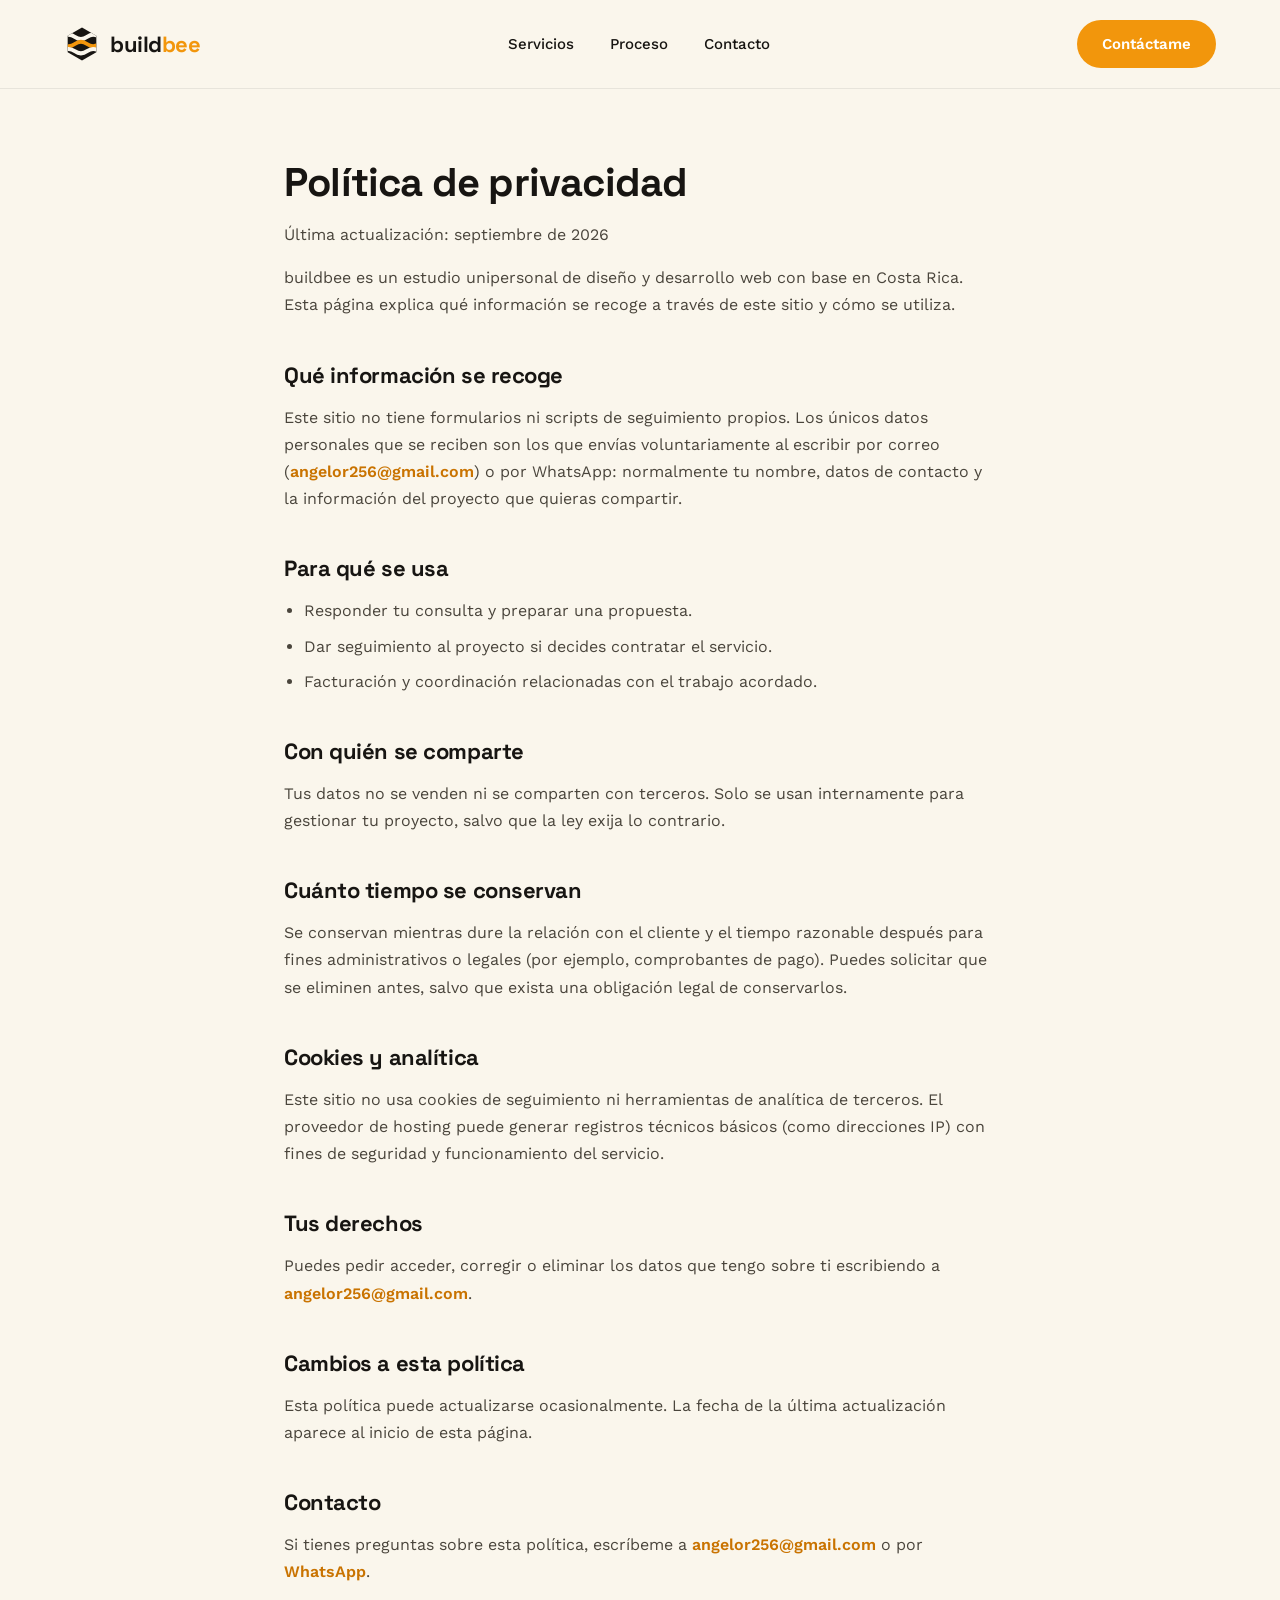
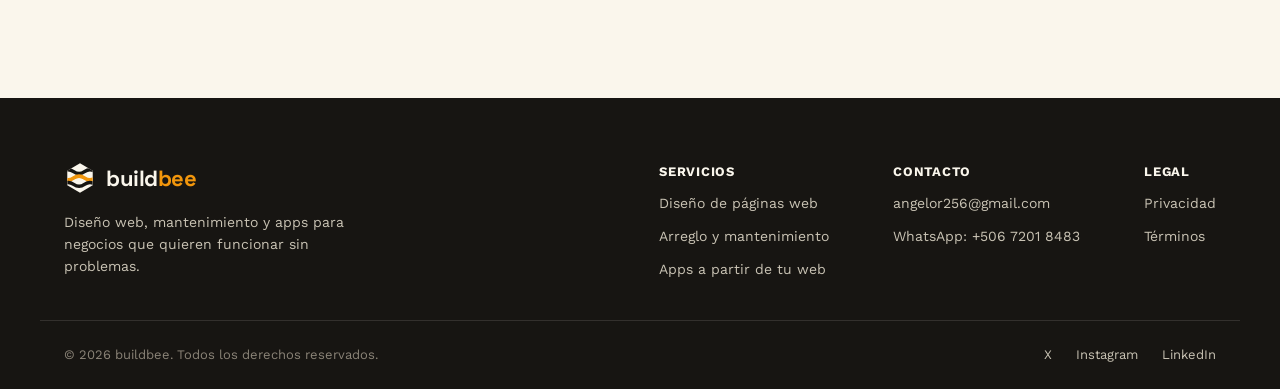
==== privacidad.html @ 4bf42243 "Fill hero visual, wire up WhatsApp, add legal pages - Redesign the hero visual as a fuller "services" ====
<!doctype html>
<html lang="es">
<head>
<meta charset="UTF-8">
<meta name="viewport" content="width=device-width, initial-scale=1.0">
<title>Política de privacidad — buildbee</title>
<meta name="description" content="Política de privacidad de buildbee: qué datos se recogen a través de este sitio y cómo se usan.">
<link rel="icon" type="image/svg+xml" href="assets/img/favicon.svg">
<link rel="preconnect" href="https://fonts.googleapis.com">
<link rel="preconnect" href="https://fonts.gstatic.com" crossorigin>
<link rel="stylesheet" href="https://fonts.googleapis.com/css2?family=Space+Grotesk:wght@500;700&family=Work+Sans:wght@400;500;600;700&display=swap">
<link rel="stylesheet" href="assets/css/styles.css">
</head>
<body>

<header class="site-header">
  <div class="container nav">
    <a href="index.html" class="logo" aria-label="buildbee — inicio">
      <svg class="logo-mark" width="36" height="36" viewBox="0 0 100 100" fill="none" xmlns="http://www.w3.org/2000/svg" aria-hidden="true">
        <defs><clipPath id="hex-nav"><path d="M50,4 L89.8,27 L89.8,73 L50,96 L10.2,73 L10.2,27 Z"/></clipPath></defs>
        <path d="M50,4 L89.8,27 L89.8,73 L50,96 L10.2,73 L10.2,27 Z" fill="#171512"/>
        <g clip-path="url(#hex-nav)">
          <path d="M-4,30 Q13,18 30,30 T64,30 T98,30" stroke="#FAF6EC" stroke-width="11" stroke-linecap="round" fill="none"/>
          <path d="M-4,50 Q13,62 30,50 T64,50 T98,50" stroke="#F2960C" stroke-width="11" stroke-linecap="round" fill="none"/>
          <path d="M-4,70 Q13,58 30,70 T64,70 T98,70" stroke="#FAF6EC" stroke-width="11" stroke-linecap="round" fill="none"/>
        </g>
      </svg>
      <span class="logo-word">build<span class="accent">bee</span></span>
    </a>

    <nav class="nav-links" id="nav-links">
      <a href="index.html#servicios">Servicios</a>
      <a href="index.html#proceso">Proceso</a>
      <a href="index.html#contacto">Contacto</a>
    </nav>

    <div class="nav-actions">
      <a href="index.html#contacto" class="btn btn-primary">Contáctame</a>
    </div>

    <button class="nav-toggle" id="nav-toggle" aria-label="Abrir menú" aria-expanded="false" aria-controls="nav-links">
      <span></span><span></span><span></span>
    </button>
  </div>
</header>

<main class="legal-main">
  <div class="container">
    <h1>Política de privacidad</h1>
    <p class="legal-updated">Última actualización: septiembre de 2026</p>

    <p>buildbee es un estudio unipersonal de diseño y desarrollo web con base en Costa Rica. Esta página explica qué información se recoge a través de este sitio y cómo se utiliza.</p>

    <h2>Qué información se recoge</h2>
    <p>Este sitio no tiene formularios ni scripts de seguimiento propios. Los únicos datos personales que se reciben son los que envías voluntariamente al escribir por correo (<a href="mailto:angelor256@gmail.com">angelor256@gmail.com</a>) o por WhatsApp: normalmente tu nombre, datos de contacto y la información del proyecto que quieras compartir.</p>

    <h2>Para qué se usa</h2>
    <ul>
      <li>Responder tu consulta y preparar una propuesta.</li>
      <li>Dar seguimiento al proyecto si decides contratar el servicio.</li>
      <li>Facturación y coordinación relacionadas con el trabajo acordado.</li>
    </ul>

    <h2>Con quién se comparte</h2>
    <p>Tus datos no se venden ni se comparten con terceros. Solo se usan internamente para gestionar tu proyecto, salvo que la ley exija lo contrario.</p>

    <h2>Cuánto tiempo se conservan</h2>
    <p>Se conservan mientras dure la relación con el cliente y el tiempo razonable después para fines administrativos o legales (por ejemplo, comprobantes de pago). Puedes solicitar que se eliminen antes, salvo que exista una obligación legal de conservarlos.</p>

    <h2>Cookies y analítica</h2>
    <p>Este sitio no usa cookies de seguimiento ni herramientas de analítica de terceros. El proveedor de hosting puede generar registros técnicos básicos (como direcciones IP) con fines de seguridad y funcionamiento del servicio.</p>

    <h2>Tus derechos</h2>
    <p>Puedes pedir acceder, corregir o eliminar los datos que tengo sobre ti escribiendo a <a href="mailto:angelor256@gmail.com">angelor256@gmail.com</a>.</p>

    <h2>Cambios a esta política</h2>
    <p>Esta política puede actualizarse ocasionalmente. La fecha de la última actualización aparece al inicio de esta página.</p>

    <h2>Contacto</h2>
    <p>Si tienes preguntas sobre esta política, escríbeme a <a href="mailto:angelor256@gmail.com">angelor256@gmail.com</a> o por <a href="https://wa.me/50672018483" target="_blank" rel="noopener">WhatsApp</a>.</p>
  </div>
</main>

<footer class="site-footer">
  <div class="container footer-top">
    <div class="footer-brand">
      <a href="index.html" class="logo" aria-label="buildbee — inicio">
        <svg class="logo-mark" width="32" height="32" viewBox="0 0 100 100" fill="none" xmlns="http://www.w3.org/2000/svg" aria-hidden="true">
          <defs><clipPath id="hex-footer"><path d="M50,4 L89.8,27 L89.8,73 L50,96 L10.2,73 L10.2,27 Z"/></clipPath></defs>
          <path d="M50,4 L89.8,27 L89.8,73 L50,96 L10.2,73 L10.2,27 Z" fill="#FAF6EC"/>
          <g clip-path="url(#hex-footer)">
            <path d="M-4,30 Q13,18 30,30 T64,30 T98,30" stroke="#171512" stroke-width="11" stroke-linecap="round" fill="none"/>
            <path d="M-4,50 Q13,62 30,50 T64,50 T98,50" stroke="#F2960C" stroke-width="11" stroke-linecap="round" fill="none"/>
            <path d="M-4,70 Q13,58 30,70 T64,70 T98,70" stroke="#171512" stroke-width="11" stroke-linecap="round" fill="none"/>
          </g>
        </svg>
        <span class="logo-word logo-word-light">build<span class="accent">bee</span></span>
      </a>
      <p>Diseño web, mantenimiento y apps para negocios que quieren funcionar sin problemas.</p>
    </div>
    <div class="footer-columns">
      <div class="footer-col">
        <span class="footer-col-title">Servicios</span>
        <a href="index.html#servicios">Diseño de páginas web</a>
        <a href="index.html#servicios">Arreglo y mantenimiento</a>
        <a href="index.html#servicios">Apps a partir de tu web</a>
      </div>
      <div class="footer-col">
        <span class="footer-col-title">Contacto</span>
        <a href="mailto:angelor256@gmail.com">angelor256@gmail.com</a>
        <a href="https://wa.me/50672018483" target="_blank" rel="noopener">WhatsApp: +506 7201 8483</a>
      </div>
      <div class="footer-col">
        <span class="footer-col-title">Legal</span>
        <a href="privacidad.html">Privacidad</a>
        <a href="terminos.html">Términos</a>
      </div>
    </div>
  </div>
  <div class="container footer-bottom">
    <span>© 2026 buildbee. Todos los derechos reservados.</span>
    <div class="footer-social">
      <a href="#">X</a>
      <a href="#">Instagram</a>
      <a href="#">LinkedIn</a>
    </div>
  </div>
</footer>

<script src="assets/js/main.js"></script>
</body>
</html>
---- assets/css/styles.css ----
/* buildbee — design tokens */
:root {
  --cream: #FAF6EC;
  --white: #FFFFFF;
  --panel: #F5F2E9;
  --ink: #171512;
  --muted: #4A453C;
  --muted-2: #8A8377;
  --line: rgba(23, 21, 18, 0.08);
  --line-dark: rgba(250, 246, 236, 0.12);
  --orange: #F2960C;
  --orange-dark: #C97300;
  --yellow: #F5B700;

  --font-display: 'Space Grotesk', sans-serif;
  --font-body: 'Work Sans', sans-serif;

  --container: 1200px;
}

* { box-sizing: border-box; }

html { scroll-behavior: smooth; }

body {
  margin: 0;
  font-family: var(--font-body);
  color: var(--ink);
  background: var(--cream);
  line-height: 1.5;
}

h1, h2, h3 {
  font-family: var(--font-display);
  font-weight: 700;
  letter-spacing: -0.02em;
  margin: 0;
}

p { margin: 0; }

a { color: inherit; text-decoration: none; }

img, svg { display: block; max-width: 100%; }

.container {
  width: 100%;
  max-width: var(--container);
  margin: 0 auto;
  padding: 0 24px;
}

/* Buttons */
.btn {
  display: inline-flex;
  align-items: center;
  gap: 8px;
  justify-content: center;
  border-radius: 999px;
  font-weight: 600;
  font-size: 15px;
  padding: 12px 24px;
  border: 1px solid transparent;
  cursor: pointer;
  white-space: nowrap;
}

.btn-lg { padding: 16px 28px; font-size: 16px; }

.btn-primary { background: var(--orange); color: var(--white); }
.btn-primary:hover { background: var(--orange-dark); }

.btn-ghost { background: transparent; color: var(--ink); padding-left: 8px; padding-right: 8px; }

/* Header */
.site-header {
  position: sticky;
  top: 0;
  z-index: 50;
  background: var(--cream);
  border-bottom: 1px solid var(--line);
}

.nav {
  height: 88px;
  display: flex;
  align-items: center;
  justify-content: space-between;
  gap: 24px;
}

.logo {
  display: flex;
  align-items: center;
  gap: 10px;
  flex-shrink: 0;
}

.logo-word {
  font-family: var(--font-display);
  font-weight: 700;
  font-size: 22px;
  letter-spacing: -0.02em;
  color: var(--ink);
}

.logo-word-light { color: var(--cream); }

.accent { color: var(--orange); }

.nav-links {
  display: flex;
  align-items: center;
  gap: 36px;
  font-size: 15px;
  font-weight: 500;
}

.nav-actions {
  display: flex;
  align-items: center;
  gap: 18px;
  flex-shrink: 0;
}

.nav-toggle {
  display: none;
  flex-direction: column;
  justify-content: center;
  gap: 5px;
  width: 36px;
  height: 36px;
  background: none;
  border: none;
  cursor: pointer;
  padding: 0;
}

.nav-toggle span {
  display: block;
  width: 100%;
  height: 2px;
  background: var(--ink);
  border-radius: 2px;
}

/* Hero */
.hero { padding: 72px 0; }

.hero-grid {
  display: grid;
  grid-template-columns: 1fr 1fr;
  gap: 64px;
  align-items: center;
}

.hero-copy { display: flex; flex-direction: column; gap: 24px; }

.badge {
  display: inline-flex;
  align-self: flex-start;
  align-items: center;
  gap: 8px;
  background: var(--white);
  border: 1px solid var(--line);
  padding: 8px 16px;
  border-radius: 999px;
  font-size: 13px;
  font-weight: 600;
  color: #8A6D1F;
}

.badge .dot {
  width: 8px;
  height: 8px;
  border-radius: 50%;
  background: var(--yellow);
}

.hero-copy h1 { font-size: 52px; line-height: 1.1; }

.lead { font-size: 18px; line-height: 1.6; color: var(--muted); max-width: 480px; }

.hero-actions { display: flex; gap: 16px; align-items: center; flex-wrap: wrap; }

.fine-print { font-size: 13px; color: var(--muted-2); }

.hero-panel {
  width: 100%;
  max-width: 460px;
  background: var(--white);
  border: 1px solid var(--line);
  border-radius: 24px;
  padding: 40px;
  box-shadow: 0 30px 60px rgba(23, 21, 18, 0.1);
  display: flex;
  flex-direction: column;
  gap: 4px;
}

.hero-panel-eyebrow {
  font-size: 13px;
  font-weight: 700;
  text-transform: uppercase;
  letter-spacing: 0.06em;
  color: var(--orange-dark);
}

.hero-panel-title {
  font-family: var(--font-display);
  font-size: 25px;
  line-height: 1.3;
  margin: 8px 0 20px;
}

.hero-panel-list { display: flex; flex-direction: column; }

.hero-panel-item {
  display: flex;
  align-items: flex-start;
  gap: 18px;
  padding: 18px 0;
}

.hero-panel-icon {
  flex-shrink: 0;
  width: 56px;
  height: 56px;
  border-radius: 50%;
  background: var(--cream);
  display: flex;
  align-items: center;
  justify-content: center;
}

.hero-panel-item-title {
  display: block;
  font-family: var(--font-display);
  font-weight: 700;
  font-size: 17px;
  margin-bottom: 4px;
}

.hero-panel-item-desc {
  margin: 0;
  font-size: 14px;
  line-height: 1.5;
  color: var(--muted);
}

.hero-panel-divider { height: 1px; background: var(--line); }

.hero-panel-link {
  margin-top: 16px;
  align-self: flex-start;
  font-size: 14px;
  font-weight: 600;
  color: var(--orange-dark);
}

/* Contact */
.contact {
  background: var(--white);
  border-top: 1px solid var(--line);
  border-bottom: 1px solid var(--line);
  padding: 96px 0;
}

.contact-inner {
  display: flex;
  flex-direction: column;
  align-items: center;
  gap: 16px;
  text-align: center;
}

.contact-inner h2 { font-size: 34px; }
.contact-inner p { font-size: 17px; color: var(--muted); }

.contact-methods {
  display: flex;
  flex-wrap: wrap;
  justify-content: center;
  gap: 20px;
  margin-top: 24px;
}

.contact-card {
  display: flex;
  flex-direction: column;
  gap: 6px;
  min-width: 220px;
  background: var(--cream);
  border: 1px solid var(--line);
  border-radius: 16px;
  padding: 20px 28px;
}

.contact-card:hover { border-color: var(--orange); }

.contact-label {
  font-size: 12px;
  font-weight: 700;
  text-transform: uppercase;
  letter-spacing: 0.06em;
  color: var(--muted-2);
}

.contact-value {
  font-family: var(--font-display);
  font-weight: 700;
  font-size: 19px;
  color: var(--ink);
}

/* Section head */
.section-head {
  text-align: center;
  display: flex;
  flex-direction: column;
  gap: 16px;
  align-items: center;
  max-width: 600px;
  margin: 0 auto 56px;
}

.section-head h2 { font-size: 34px; }
.section-head p { font-size: 17px; color: var(--muted); }

/* Features */
.features, .how-it-works { padding: 96px 0; }

.how-it-works {
  background: var(--white);
  border-top: 1px solid var(--line);
  border-bottom: 1px solid var(--line);
}

.features-grid, .steps-grid {
  display: grid;
  grid-template-columns: repeat(3, 1fr);
  gap: 32px;
}

.card {
  background: var(--white);
  border: 1px solid var(--line);
  border-radius: 16px;
  padding: 32px;
  display: flex;
  flex-direction: column;
  gap: 18px;
}

.card h3 { font-size: 20px; }
.card p { font-size: 15px; line-height: 1.6; color: var(--muted); }

.step { display: flex; flex-direction: column; gap: 16px; }

.step-number {
  width: 44px;
  height: 44px;
  border-radius: 50%;
  background: var(--ink);
  color: var(--cream);
  display: flex;
  align-items: center;
  justify-content: center;
  font-family: var(--font-display);
  font-weight: 700;
  font-size: 17px;
}

.step-number-accent { background: var(--orange); color: var(--white); }

.step h3 { font-size: 20px; }
.step p { font-size: 15px; line-height: 1.6; color: var(--muted); }

/* Footer */
.site-footer { background: var(--ink); padding: 64px 0 0; }

.footer-top {
  display: flex;
  justify-content: space-between;
  gap: 48px;
  flex-wrap: wrap;
  padding-bottom: 40px;
}

.footer-brand { display: flex; flex-direction: column; gap: 16px; max-width: 280px; }

.footer-brand p { font-size: 14px; line-height: 1.6; color: #C9C3B4; }

.footer-columns { display: flex; gap: 64px; flex-wrap: wrap; }

.footer-col { display: flex; flex-direction: column; gap: 12px; }

.footer-col-title {
  font-size: 13px;
  font-weight: 700;
  color: var(--cream);
  text-transform: uppercase;
  letter-spacing: 0.06em;
}

.footer-col a { font-size: 14px; color: #C9C3B4; }
.footer-col a:hover { color: var(--cream); }

.footer-bottom {
  border-top: 1px solid var(--line-dark);
  display: flex;
  justify-content: space-between;
  align-items: center;
  flex-wrap: wrap;
  gap: 16px;
  padding: 24px 24px;
}

.footer-bottom span { font-size: 13px; color: var(--muted-2); }

.footer-social { display: flex; gap: 24px; }
.footer-social a { font-size: 13px; color: #C9C3B4; }
.footer-social a:hover { color: var(--cream); }

/* Legal pages */
.legal-main { padding: 64px 0 96px; }

.legal-main .container { max-width: 760px; }

.legal-main h1 { font-size: 40px; margin: 0 0 8px; }

.legal-updated { font-size: 14px; color: var(--muted-2); margin: 0 0 40px; }

.legal-main h2 { font-family: var(--font-display); font-size: 22px; margin: 40px 0 12px; }

.legal-main p { font-size: 16px; line-height: 1.7; color: var(--muted); margin: 0 0 16px; }

.legal-main a { color: var(--orange-dark); font-weight: 600; }

.legal-main ul {
  margin: 0 0 16px;
  padding-left: 20px;
  display: flex;
  flex-direction: column;
  gap: 8px;
}

.legal-main li { font-size: 16px; line-height: 1.7; color: var(--muted); }

/* Responsive */
@media (max-width: 960px) {
  .hero-grid { grid-template-columns: 1fr; }
  .hero-visual { order: -1; }
  .features-grid, .steps-grid { grid-template-columns: 1fr; }
}

@media (max-width: 860px) {
  .nav-links, .nav-actions { display: none; }

  .nav-toggle { display: flex; }

  .site-header.open .nav-links,
  .site-header.open .nav-actions {
    display: flex;
  }

  .site-header.open .nav {
    flex-wrap: wrap;
    height: auto;
    padding: 20px 24px;
  }

  .site-header.open .nav-links {
    flex-direction: column;
    align-items: flex-start;
    width: 100%;
    gap: 20px;
    order: 3;
    padding-top: 16px;
    border-top: 1px solid var(--line);
    margin-top: 16px;
  }

  .site-header.open .nav-actions {
    order: 2;
    margin-left: auto;
  }
}

@media (max-width: 640px) {
  .hero-copy h1 { font-size: 38px; }
  .hero-panel { padding: 28px; }
  .section-head h2 { font-size: 28px; }
  .footer-top { flex-direction: column; }
  .footer-columns { gap: 32px; }
}
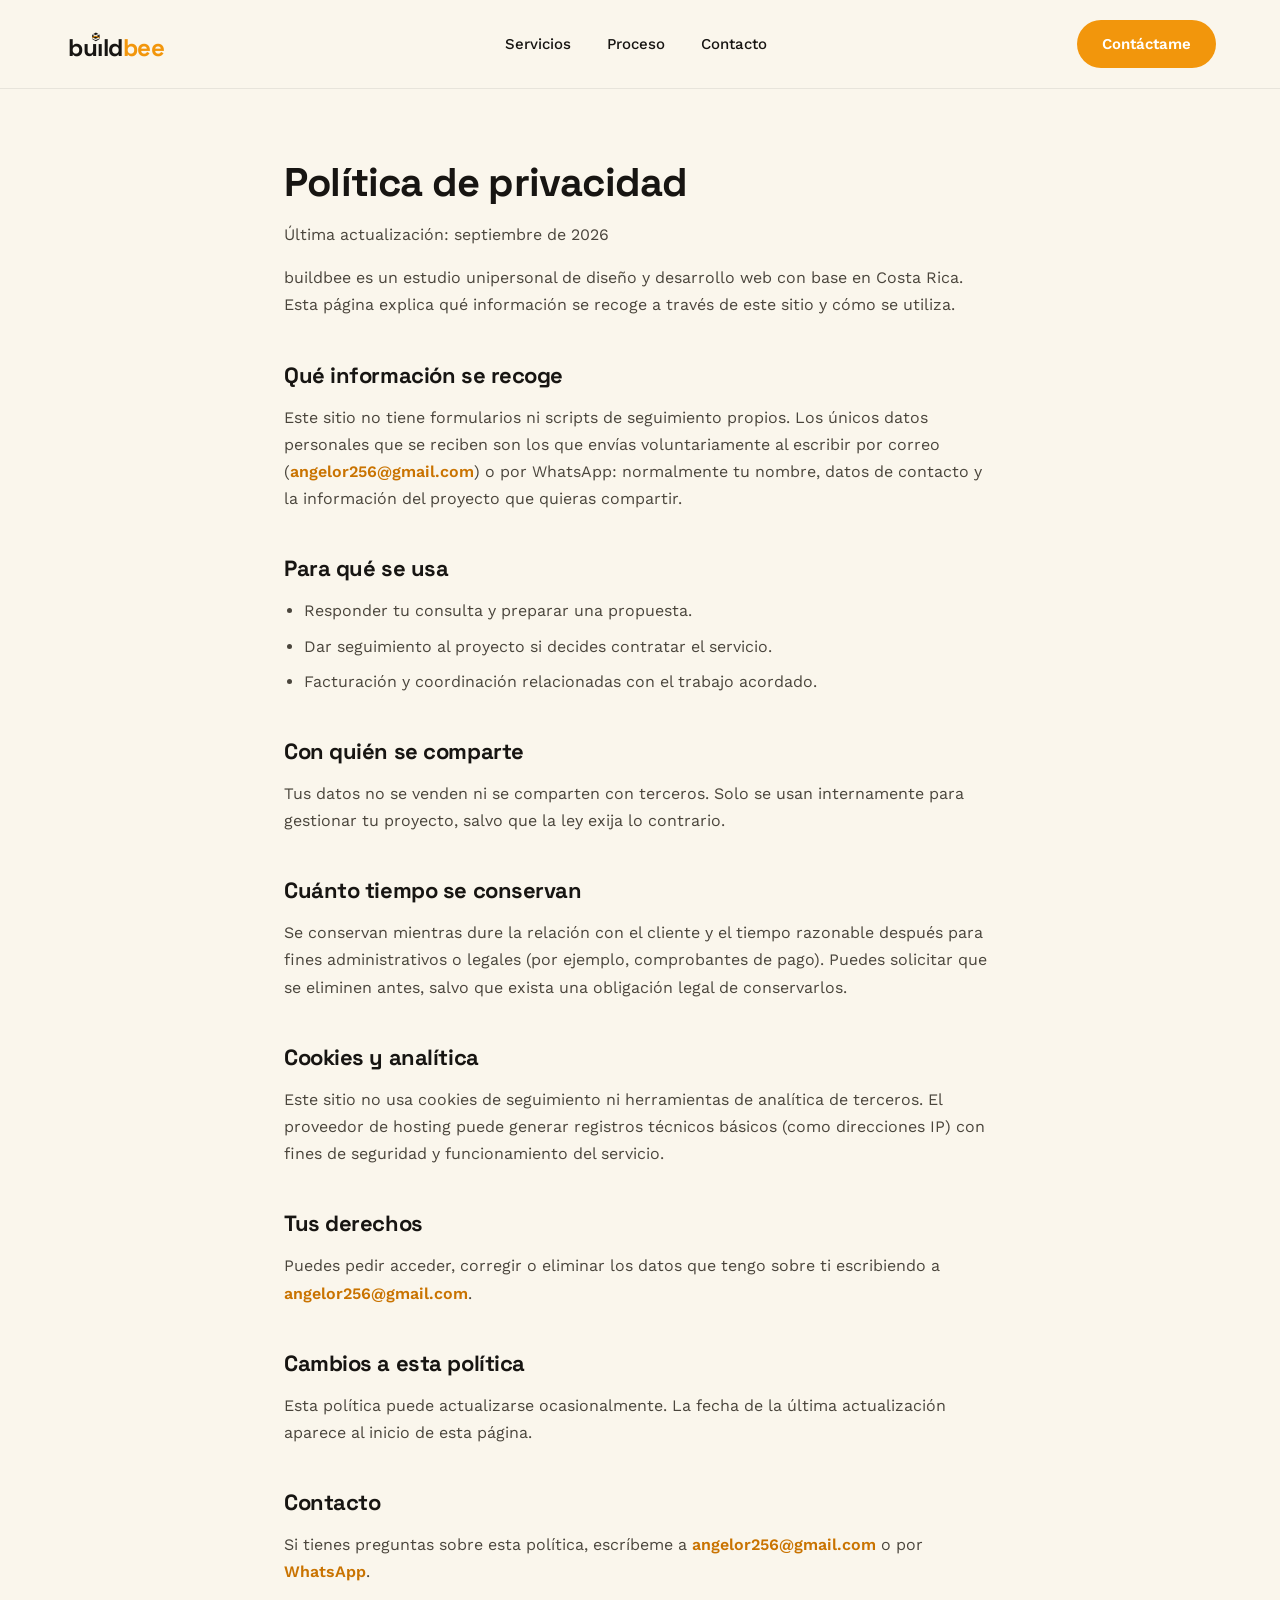
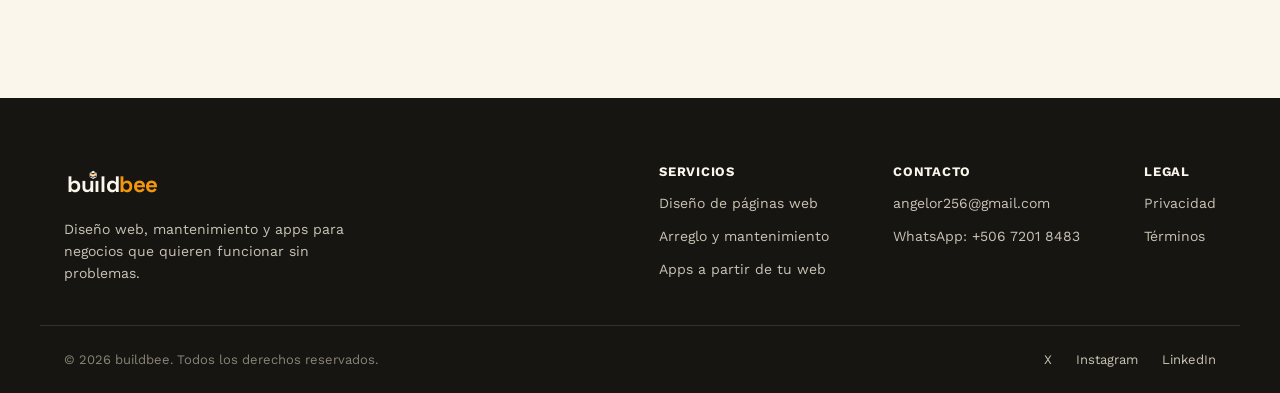
==== commit bd992551: "Ship the new lettermark logo across the site Replace the hexagon+wave mark with the approved letterm" ====
--- a/privacidad.html
+++ b/privacidad.html
@@ -16,16 +16,18 @@
 <header class="site-header">
   <div class="container nav">
     <a href="index.html" class="logo" aria-label="buildbee — inicio">
-      <svg class="logo-mark" width="36" height="36" viewBox="0 0 100 100" fill="none" xmlns="http://www.w3.org/2000/svg" aria-hidden="true">
-        <defs><clipPath id="hex-nav"><path d="M50,4 L89.8,27 L89.8,73 L50,96 L10.2,73 L10.2,27 Z"/></clipPath></defs>
-        <path d="M50,4 L89.8,27 L89.8,73 L50,96 L10.2,73 L10.2,27 Z" fill="#171512"/>
-        <g clip-path="url(#hex-nav)">
-          <path d="M-4,30 Q13,18 30,30 T64,30 T98,30" stroke="#FAF6EC" stroke-width="11" stroke-linecap="round" fill="none"/>
-          <path d="M-4,50 Q13,62 30,50 T64,50 T98,50" stroke="#F2960C" stroke-width="11" stroke-linecap="round" fill="none"/>
-          <path d="M-4,70 Q13,58 30,70 T64,70 T98,70" stroke="#FAF6EC" stroke-width="11" stroke-linecap="round" fill="none"/>
+      <svg class="logo-word-mark" width="130" height="43" viewBox="0 0 300 100" fill="none" xmlns="http://www.w3.org/2000/svg" role="img" aria-label="buildbee">
+        <defs><clipPath id="hex-nav-dot"><path d="M50,4 L89.8,27 L89.8,73 L50,96 L10.2,73 L10.2,27 Z"/></clipPath></defs>
+        <text x="8" y="76" font-family="'Space Grotesk', sans-serif" font-weight="700" font-size="56" letter-spacing="-1" fill="#171512">buıld<tspan fill="#F2960C">bee</tspan></text>
+        <g transform="translate(62,21.3) scale(0.22)">
+          <path d="M50,4 L89.8,27 L89.8,73 L50,96 L10.2,73 L10.2,27 Z" fill="#171512"/>
+          <g clip-path="url(#hex-nav-dot)">
+            <path d="M-4,30 Q13,18 30,30 T64,30 T98,30" stroke="#FAF6EC" stroke-width="11" stroke-linecap="round" fill="none"/>
+            <path d="M-4,50 Q13,62 30,50 T64,50 T98,50" stroke="#F2960C" stroke-width="11" stroke-linecap="round" fill="none"/>
+            <path d="M-4,70 Q13,58 30,70 T64,70 T98,70" stroke="#FAF6EC" stroke-width="11" stroke-linecap="round" fill="none"/>
+          </g>
         </g>
       </svg>
-      <span class="logo-word">build<span class="accent">bee</span></span>
     </a>
 
     <nav class="nav-links" id="nav-links">
@@ -85,16 +87,18 @@
   <div class="container footer-top">
     <div class="footer-brand">
       <a href="index.html" class="logo" aria-label="buildbee — inicio">
-        <svg class="logo-mark" width="32" height="32" viewBox="0 0 100 100" fill="none" xmlns="http://www.w3.org/2000/svg" aria-hidden="true">
-          <defs><clipPath id="hex-footer"><path d="M50,4 L89.8,27 L89.8,73 L50,96 L10.2,73 L10.2,27 Z"/></clipPath></defs>
-          <path d="M50,4 L89.8,27 L89.8,73 L50,96 L10.2,73 L10.2,27 Z" fill="#FAF6EC"/>
-          <g clip-path="url(#hex-footer)">
-            <path d="M-4,30 Q13,18 30,30 T64,30 T98,30" stroke="#171512" stroke-width="11" stroke-linecap="round" fill="none"/>
-            <path d="M-4,50 Q13,62 30,50 T64,50 T98,50" stroke="#F2960C" stroke-width="11" stroke-linecap="round" fill="none"/>
-            <path d="M-4,70 Q13,58 30,70 T64,70 T98,70" stroke="#171512" stroke-width="11" stroke-linecap="round" fill="none"/>
+        <svg class="logo-word-mark" width="120" height="40" viewBox="0 0 300 100" fill="none" xmlns="http://www.w3.org/2000/svg" role="img" aria-label="buildbee">
+          <defs><clipPath id="hex-footer-dot"><path d="M50,4 L89.8,27 L89.8,73 L50,96 L10.2,73 L10.2,27 Z"/></clipPath></defs>
+          <text x="8" y="76" font-family="'Space Grotesk', sans-serif" font-weight="700" font-size="56" letter-spacing="-1" fill="#FAF6EC">buıld<tspan fill="#F2960C">bee</tspan></text>
+          <g transform="translate(62,21.3) scale(0.22)">
+            <path d="M50,4 L89.8,27 L89.8,73 L50,96 L10.2,73 L10.2,27 Z" fill="#FAF6EC"/>
+            <g clip-path="url(#hex-footer-dot)">
+              <path d="M-4,30 Q13,18 30,30 T64,30 T98,30" stroke="#171512" stroke-width="11" stroke-linecap="round" fill="none"/>
+              <path d="M-4,50 Q13,62 30,50 T64,50 T98,50" stroke="#F2960C" stroke-width="11" stroke-linecap="round" fill="none"/>
+              <path d="M-4,70 Q13,58 30,70 T64,70 T98,70" stroke="#171512" stroke-width="11" stroke-linecap="round" fill="none"/>
+            </g>
           </g>
         </svg>
-        <span class="logo-word logo-word-light">build<span class="accent">bee</span></span>
       </a>
       <p>Diseño web, mantenimiento y apps para negocios que quieren funcionar sin problemas.</p>
     </div>
--- a/assets/css/styles.css
+++ b/assets/css/styles.css
@@ -96,17 +96,7 @@
   flex-shrink: 0;
 }
 
-.logo-word {
-  font-family: var(--font-display);
-  font-weight: 700;
-  font-size: 22px;
-  letter-spacing: -0.02em;
-  color: var(--ink);
-}
-
-.logo-word-light { color: var(--cream); }
-
-.accent { color: var(--orange); }
+.logo-word-mark { display: block; }
 
 .nav-links {
   display: flex;
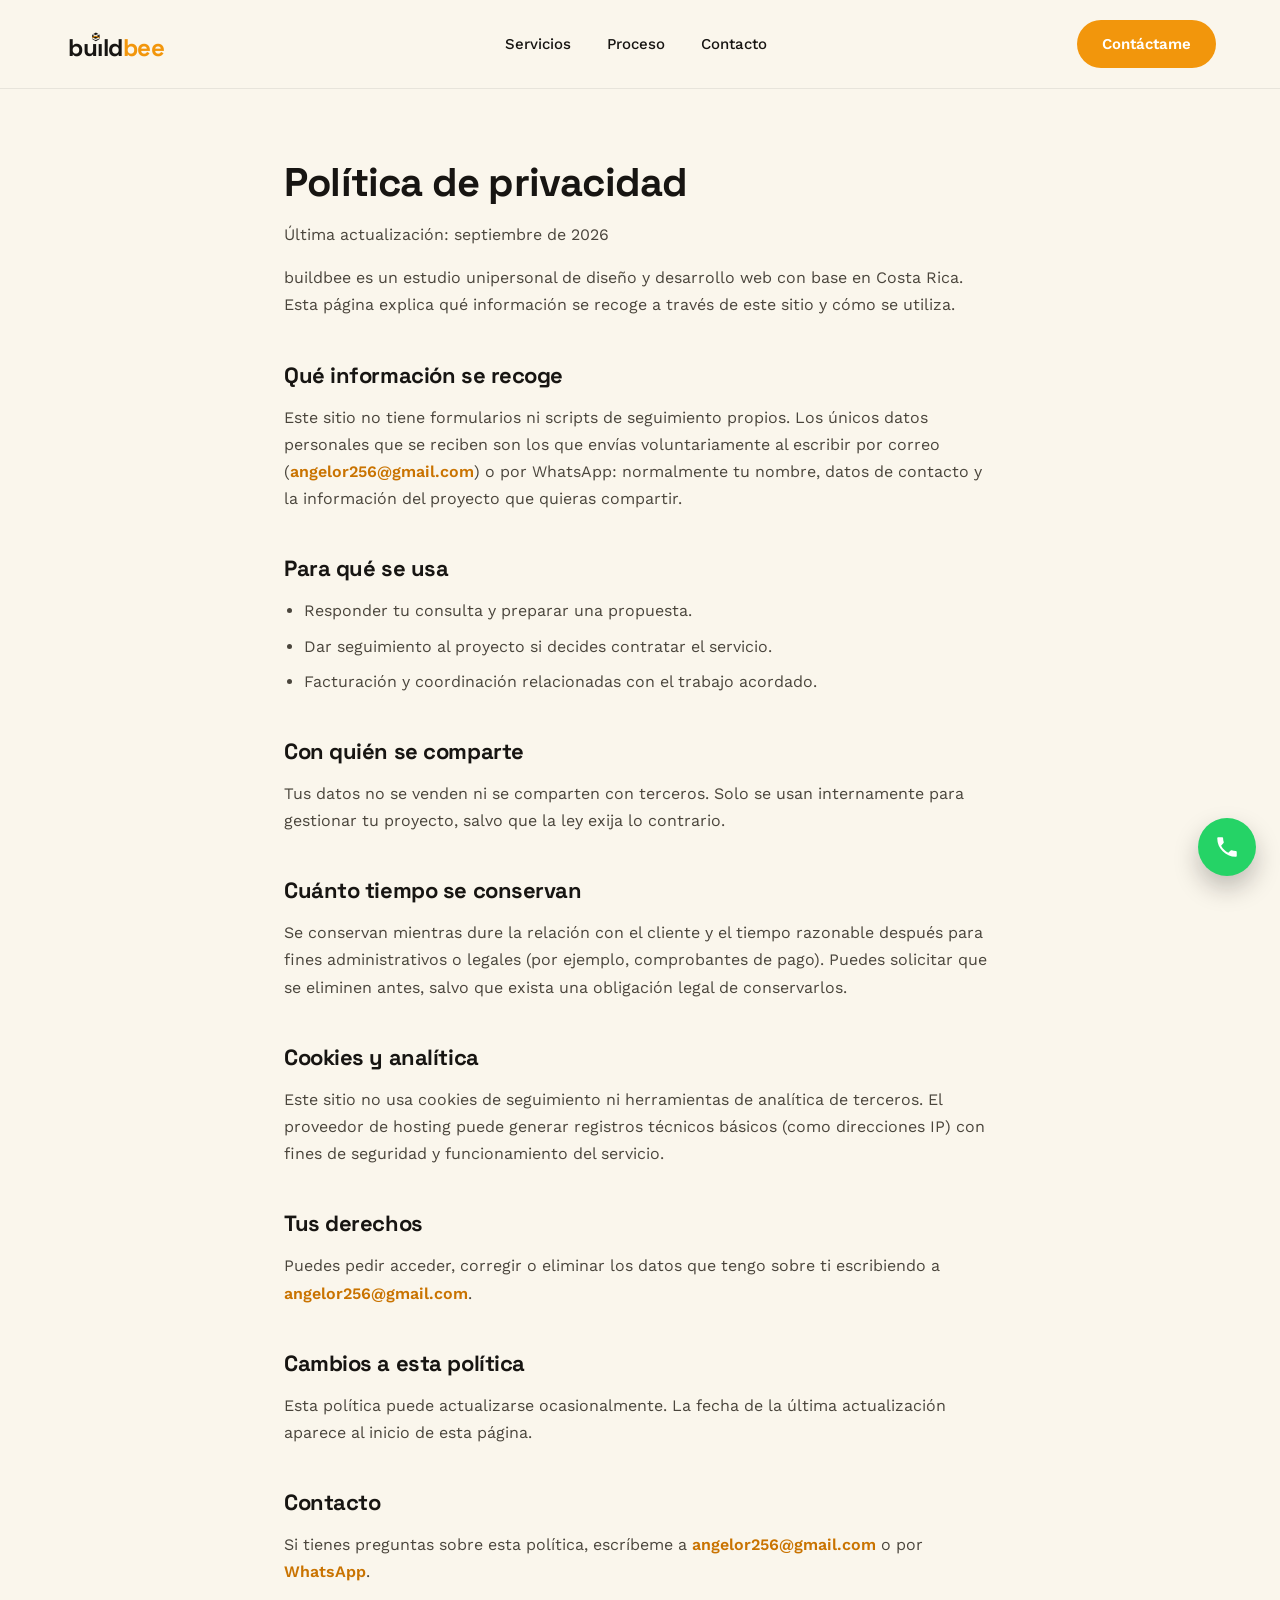
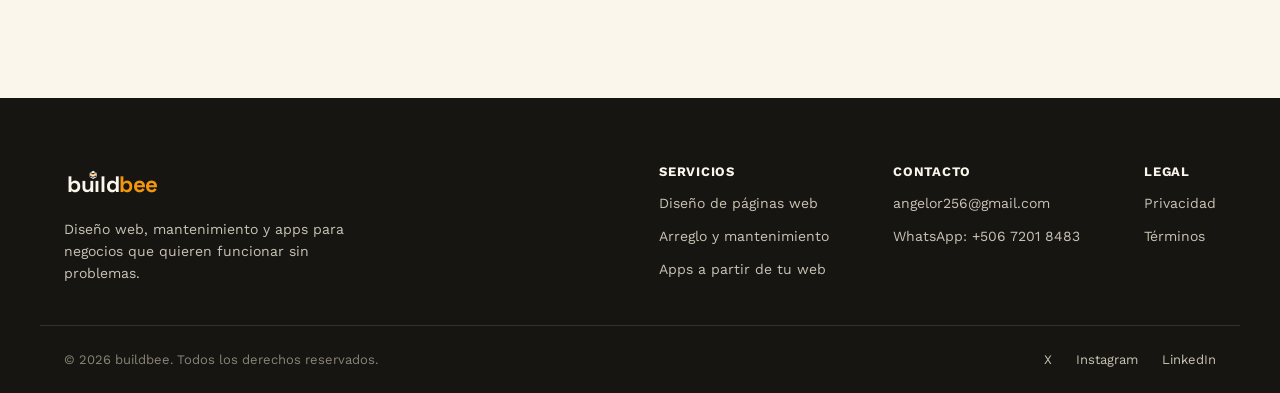
==== commit 8615fd7f: "Add portfolio, about section, and WhatsApp floating button - New "Proyectos" section featuring Pilat" ====
--- a/privacidad.html
+++ b/privacidad.html
@@ -131,6 +131,10 @@
   </div>
 </footer>
 
+<a href="https://wa.me/50672018483" target="_blank" rel="noopener" class="whatsapp-float" aria-label="Escribir por WhatsApp">
+  <svg width="26" height="26" viewBox="0 0 24 24" fill="#FFFFFF" aria-hidden="true"><path d="M6.6 10.8c1.4 2.8 3.8 5.1 6.6 6.6l2.2-2.2c.3-.3.7-.4 1-.2 1.1.4 2.3.6 3.6.6.6 0 1 .4 1 1V20c0 .6-.4 1-1 1C10.8 21 3 13.2 3 3.9c0-.6.4-1 1-1h3.4c.6 0 1 .4 1 1 0 1.2.2 2.4.6 3.5.1.3 0 .7-.2 1L6.6 10.8z"/></svg>
+</a>
+
 <script src="assets/js/main.js"></script>
 </body>
 </html>
--- a/assets/css/styles.css
+++ b/assets/css/styles.css
@@ -248,6 +248,72 @@
   color: var(--orange-dark);
 }
 
+/* Portfolio */
+.portfolio { padding: 96px 0; }
+
+.portfolio-card {
+  display: flex;
+  background: var(--white);
+  border: 1px solid var(--line);
+  border-radius: 20px;
+  overflow: hidden;
+}
+
+.portfolio-media {
+  flex: 1;
+  min-width: 0;
+  background: var(--panel);
+}
+
+.portfolio-media img { width: 100%; height: 100%; object-fit: cover; object-position: top; }
+
+.portfolio-body {
+  flex: 1;
+  padding: 40px;
+  display: flex;
+  flex-direction: column;
+  gap: 14px;
+  justify-content: center;
+}
+
+.portfolio-tag {
+  font-size: 12px;
+  font-weight: 700;
+  text-transform: uppercase;
+  letter-spacing: 0.06em;
+  color: var(--orange-dark);
+}
+
+.portfolio-body h3 { font-family: var(--font-display); font-size: 24px; }
+.portfolio-body p { font-size: 15px; line-height: 1.6; color: var(--muted); }
+
+.portfolio-links { display: flex; gap: 12px; margin-top: 8px; flex-wrap: wrap; }
+
+/* About */
+.about { padding: 96px 0; }
+
+.eyebrow {
+  font-size: 12px;
+  font-weight: 700;
+  text-transform: uppercase;
+  letter-spacing: 0.06em;
+  color: var(--orange-dark);
+}
+
+.about-inner {
+  max-width: 640px;
+  margin: 0 auto;
+  text-align: center;
+  display: flex;
+  flex-direction: column;
+  align-items: center;
+  gap: 12px;
+}
+
+.about-inner h2 { font-size: 28px; }
+.about-inner p { font-size: 16px; line-height: 1.7; color: var(--muted); }
+.about-inner p a { color: var(--orange-dark); font-weight: 600; }
+
 /* Contact */
 .contact {
   background: var(--white);
@@ -477,10 +543,35 @@
   }
 }
 
+@media (max-width: 860px) {
+  .portfolio-card { flex-direction: column; }
+  .portfolio-media { height: 220px; }
+}
+
 @media (max-width: 640px) {
   .hero-copy h1 { font-size: 38px; }
   .hero-panel { padding: 28px; }
   .section-head h2 { font-size: 28px; }
   .footer-top { flex-direction: column; }
   .footer-columns { gap: 32px; }
-}
+  .whatsapp-float { width: 52px; height: 52px; bottom: 16px; right: 16px; }
+}
+
+/* WhatsApp floating button */
+.whatsapp-float {
+  position: fixed;
+  right: 24px;
+  bottom: 24px;
+  width: 58px;
+  height: 58px;
+  border-radius: 50%;
+  background: #25D366;
+  display: flex;
+  align-items: center;
+  justify-content: center;
+  box-shadow: 0 12px 24px rgba(23, 21, 18, 0.25);
+  z-index: 60;
+  transition: transform 0.15s ease;
+}
+
+.whatsapp-float:hover { transform: scale(1.06); }
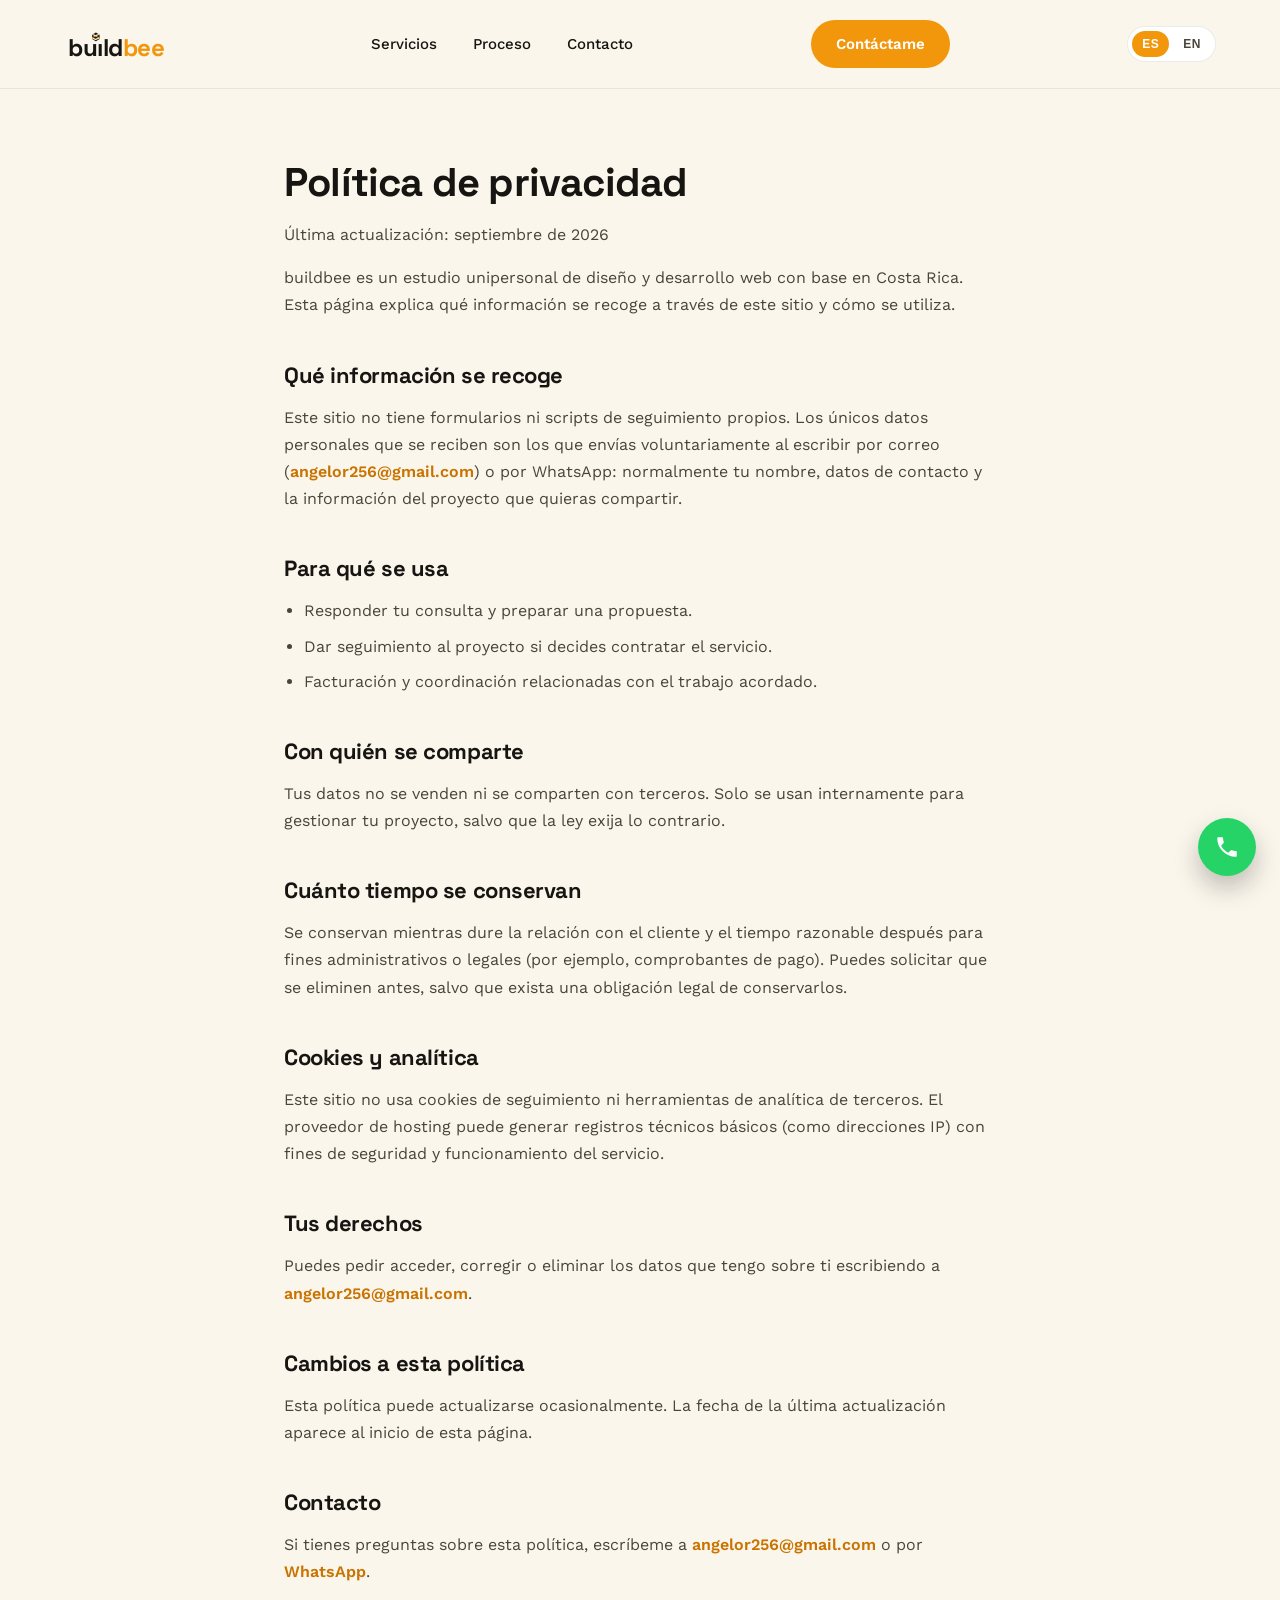
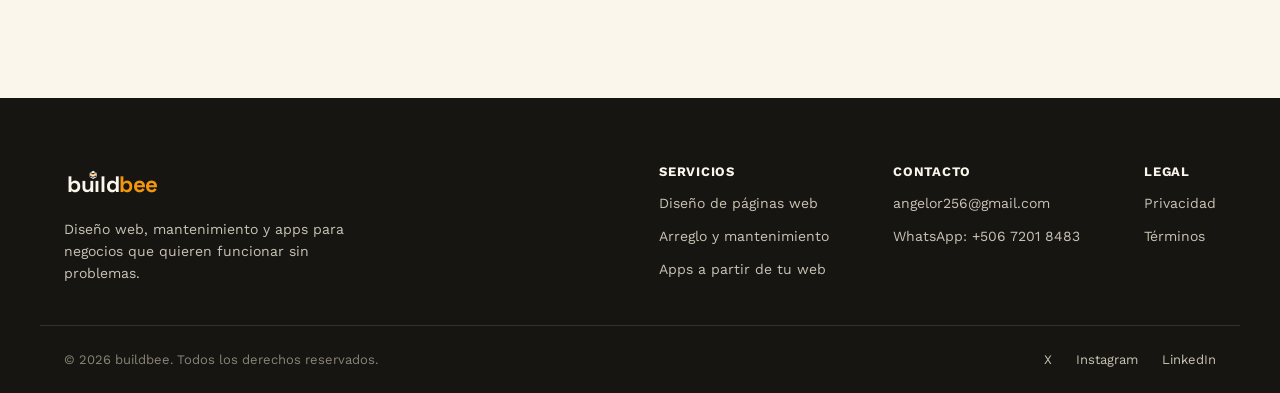
==== commit 54d542bd: "Add bilingual ES/EN language switcher with persisted translations Co-authored-by: angelor256 <286787" ====
--- a/privacidad.html
+++ b/privacidad.html
@@ -11,7 +11,7 @@
 <link rel="stylesheet" href="https://fonts.googleapis.com/css2?family=Space+Grotesk:wght@500;700&family=Work+Sans:wght@400;500;600;700&display=swap">
 <link rel="stylesheet" href="assets/css/styles.css">
 </head>
-<body>
+<body data-page="privacidad">
 
 <header class="site-header">
   <div class="container nav">
@@ -40,6 +40,12 @@
       <a href="index.html#contacto" class="btn btn-primary">Contáctame</a>
     </div>
 
+
+
+    <div class="lang-switcher" role="group" aria-label="Seleccionar idioma">
+      <button type="button" class="lang-btn is-active" data-lang="es" aria-pressed="true">ES</button>
+      <button type="button" class="lang-btn" data-lang="en" aria-pressed="false">EN</button>
+    </div>
     <button class="nav-toggle" id="nav-toggle" aria-label="Abrir menú" aria-expanded="false" aria-controls="nav-links">
       <span></span><span></span><span></span>
     </button>
@@ -125,7 +131,7 @@
     <span>© 2026 buildbee. Todos los derechos reservados.</span>
     <div class="footer-social">
       <a href="#">X</a>
-      <a href="#">Instagram</a>
+      <a href="https://www.instagram.com/buildbeetech/" target="_blank" rel="noopener">Instagram</a>
       <a href="#">LinkedIn</a>
     </div>
   </div>
--- a/assets/css/styles.css
+++ b/assets/css/styles.css
@@ -134,6 +134,39 @@
   border-radius: 2px;
 }
 
+.lang-switcher {
+  display: inline-flex;
+  align-items: center;
+  gap: 4px;
+  background: var(--white);
+  border: 1px solid var(--line);
+  border-radius: 999px;
+  padding: 4px;
+  flex-shrink: 0;
+}
+
+.lang-btn {
+  border: none;
+  background: transparent;
+  color: var(--muted);
+  font-size: 12px;
+  font-weight: 700;
+  letter-spacing: 0.04em;
+  border-radius: 999px;
+  padding: 6px 10px;
+  cursor: pointer;
+}
+
+.lang-btn.is-active {
+  background: var(--orange);
+  color: var(--white);
+}
+
+.lang-btn:focus-visible {
+  outline: 2px solid var(--orange);
+  outline-offset: 2px;
+}
+
 /* Hero */
 .hero { padding: 72px 0; }
 
@@ -541,6 +574,10 @@
     order: 2;
     margin-left: auto;
   }
+
+  .lang-switcher {
+    margin-left: auto;
+  }
 }
 
 @media (max-width: 860px) {
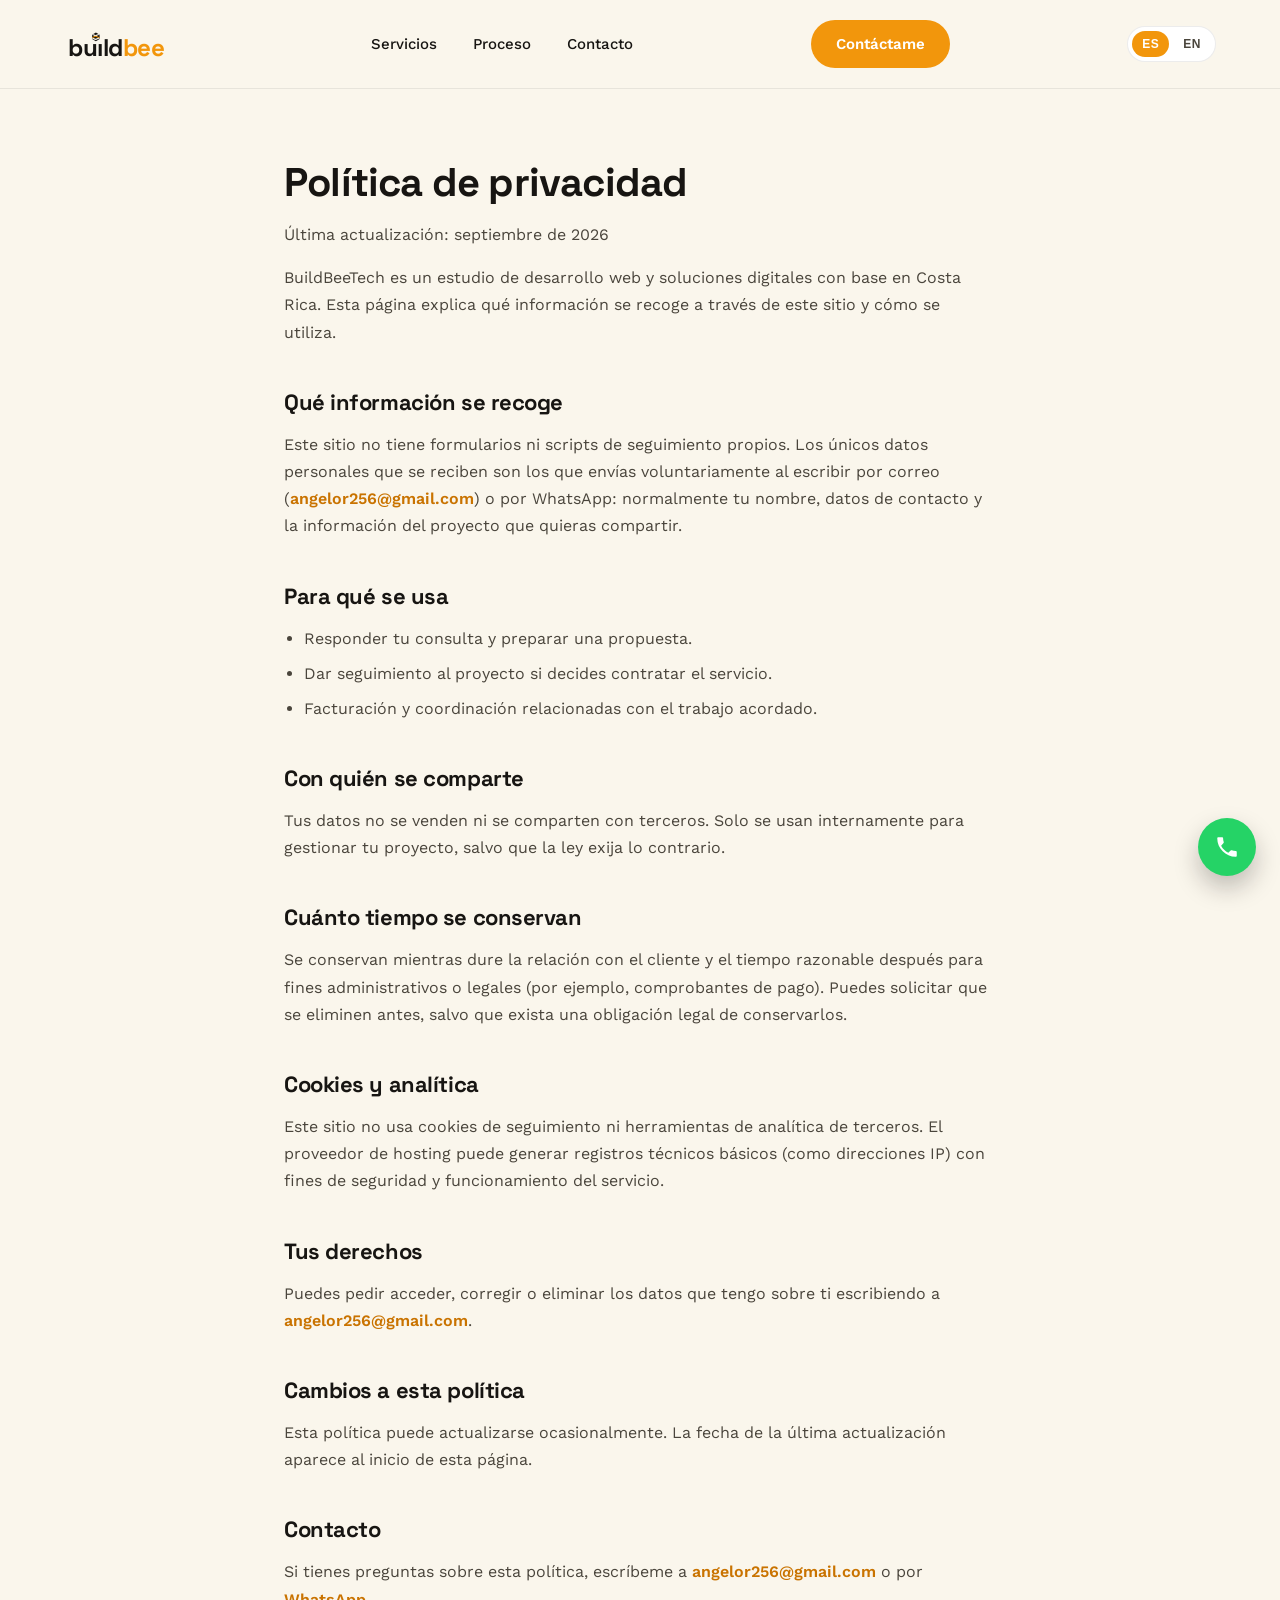
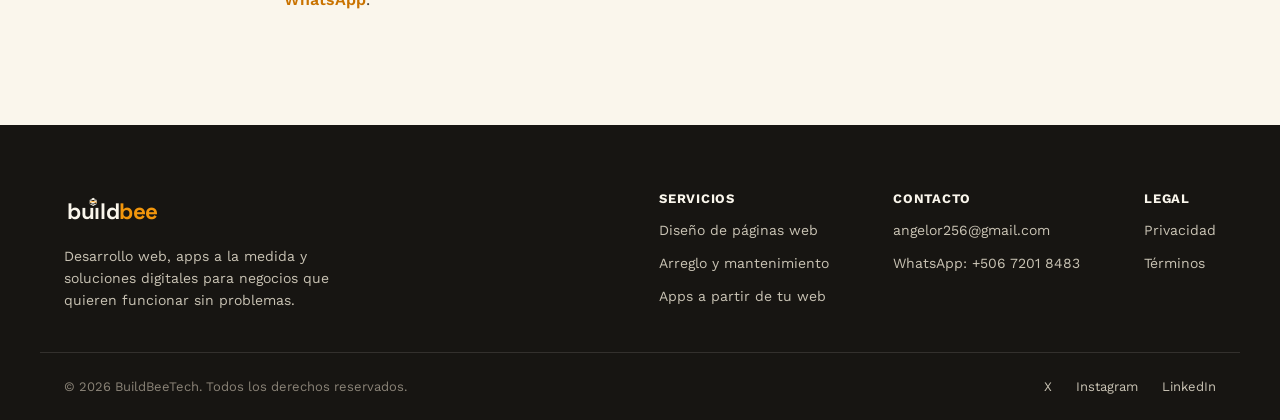
==== commit 24e1c18e: "Refactor BuildBeeTech site for CRO, interactivity, and i18n - index.html: Redesigned Hero section wi" ====
--- a/privacidad.html
+++ b/privacidad.html
@@ -3,8 +3,8 @@
 <head>
 <meta charset="UTF-8">
 <meta name="viewport" content="width=device-width, initial-scale=1.0">
-<title>Política de privacidad — buildbee</title>
-<meta name="description" content="Política de privacidad de buildbee: qué datos se recogen a través de este sitio y cómo se usan.">
+<title>Política de privacidad — BuildBeeTech</title>
+<meta name="description" content="Política de privacidad de BuildBeeTech: qué datos se recogen a través de este sitio y cómo se usan.">
 <link rel="icon" type="image/svg+xml" href="assets/img/favicon.svg">
 <link rel="preconnect" href="https://fonts.googleapis.com">
 <link rel="preconnect" href="https://fonts.gstatic.com" crossorigin>
@@ -15,7 +15,7 @@
 
 <header class="site-header">
   <div class="container nav">
-    <a href="index.html" class="logo" aria-label="buildbee — inicio">
+    <a href="index.html" class="logo" aria-label="BuildBeeTech — inicio">
       <svg class="logo-word-mark" width="130" height="43" viewBox="0 0 300 100" fill="none" xmlns="http://www.w3.org/2000/svg" role="img" aria-label="buildbee">
         <defs><clipPath id="hex-nav-dot"><path d="M50,4 L89.8,27 L89.8,73 L50,96 L10.2,73 L10.2,27 Z"/></clipPath></defs>
         <text x="8" y="76" font-family="'Space Grotesk', sans-serif" font-weight="700" font-size="56" letter-spacing="-1" fill="#171512">buıld<tspan fill="#F2960C">bee</tspan></text>
@@ -57,7 +57,7 @@
     <h1>Política de privacidad</h1>
     <p class="legal-updated">Última actualización: septiembre de 2026</p>
 
-    <p>buildbee es un estudio unipersonal de diseño y desarrollo web con base en Costa Rica. Esta página explica qué información se recoge a través de este sitio y cómo se utiliza.</p>
+    <p>BuildBeeTech es un estudio de desarrollo web y soluciones digitales con base en Costa Rica. Esta página explica qué información se recoge a través de este sitio y cómo se utiliza.</p>
 
     <h2>Qué información se recoge</h2>
     <p>Este sitio no tiene formularios ni scripts de seguimiento propios. Los únicos datos personales que se reciben son los que envías voluntariamente al escribir por correo (<a href="mailto:angelor256@gmail.com">angelor256@gmail.com</a>) o por WhatsApp: normalmente tu nombre, datos de contacto y la información del proyecto que quieras compartir.</p>
@@ -92,7 +92,7 @@
 <footer class="site-footer">
   <div class="container footer-top">
     <div class="footer-brand">
-      <a href="index.html" class="logo" aria-label="buildbee — inicio">
+      <a href="index.html" class="logo" aria-label="BuildBeeTech — inicio">
         <svg class="logo-word-mark" width="120" height="40" viewBox="0 0 300 100" fill="none" xmlns="http://www.w3.org/2000/svg" role="img" aria-label="buildbee">
           <defs><clipPath id="hex-footer-dot"><path d="M50,4 L89.8,27 L89.8,73 L50,96 L10.2,73 L10.2,27 Z"/></clipPath></defs>
           <text x="8" y="76" font-family="'Space Grotesk', sans-serif" font-weight="700" font-size="56" letter-spacing="-1" fill="#FAF6EC">buıld<tspan fill="#F2960C">bee</tspan></text>
@@ -128,7 +128,7 @@
     </div>
   </div>
   <div class="container footer-bottom">
-    <span>© 2026 buildbee. Todos los derechos reservados.</span>
+    <span>© 2026 BuildBeeTech. Todos los derechos reservados.</span>
     <div class="footer-social">
       <a href="#">X</a>
       <a href="https://www.instagram.com/buildbeetech/" target="_blank" rel="noopener">Instagram</a>
--- a/assets/css/styles.css
+++ b/assets/css/styles.css
@@ -206,6 +206,25 @@
 
 .hero-actions { display: flex; gap: 16px; align-items: center; flex-wrap: wrap; }
 
+.hero-chips {
+  list-style: none;
+  margin: 0;
+  padding: 0;
+  display: flex;
+  flex-wrap: wrap;
+  gap: 10px;
+}
+
+.hero-chips li {
+  font-size: 13px;
+  font-weight: 600;
+  color: var(--muted);
+  background: var(--white);
+  border: 1px solid var(--line);
+  border-radius: 999px;
+  padding: 6px 14px;
+}
+
 .fine-print { font-size: 13px; color: var(--muted-2); }
 
 .hero-panel {
@@ -284,6 +303,54 @@
 /* Portfolio */
 .portfolio { padding: 96px 0; }
 
+.portfolio-grid {
+  display: grid;
+  grid-template-columns: repeat(2, 1fr);
+  gap: 32px;
+}
+
+.portfolio-tile {
+  background: var(--white);
+  border: 1px solid var(--line);
+  border-radius: 20px;
+  overflow: hidden;
+  display: flex;
+  flex-direction: column;
+  transition: transform 0.2s ease, box-shadow 0.2s ease;
+}
+
+.portfolio-tile:hover {
+  transform: translateY(-4px);
+  box-shadow: 0 24px 48px rgba(23, 21, 18, 0.12);
+}
+
+.portfolio-tile-media {
+  display: block;
+  background: var(--panel);
+  height: 240px;
+  overflow: hidden;
+}
+
+.portfolio-tile-media img { width: 100%; height: 100%; object-fit: cover; object-position: top; }
+
+.portfolio-placeholder {
+  display: flex;
+  align-items: center;
+  justify-content: center;
+  background-image: url("data:image/svg+xml,%3Csvg width='60' height='60' viewBox='0 0 60 60' xmlns='http://www.w3.org/2000/svg'%3E%3Cg fill='none' fill-rule='evenodd'%3E%3Cg fill='%23E68A00' fill-opacity='0.07'%3E%3Cpath d='M30 0l25.98 15v30L30 60 4.02 45V15z'/%3E%3C/g%3E%3C/g%3E%3C/svg%3E");
+}
+
+.portfolio-tile-body {
+  padding: 28px;
+  display: flex;
+  flex-direction: column;
+  gap: 12px;
+  flex: 1;
+}
+
+.portfolio-tile-body h3 { font-family: var(--font-display); font-size: 22px; }
+.portfolio-tile-body p { font-size: 15px; line-height: 1.6; color: var(--muted); }
+
 .portfolio-card {
   display: flex;
   background: var(--white);
@@ -444,6 +511,227 @@
 .card h3 { font-size: 20px; }
 .card p { font-size: 15px; line-height: 1.6; color: var(--muted); }
 
+.card-icon {
+  width: 56px;
+  height: 56px;
+  border-radius: 16px;
+  background: var(--cream);
+  border: 1px solid var(--line);
+  display: flex;
+  align-items: center;
+  justify-content: center;
+}
+
+.card-list {
+  list-style: none;
+  margin: 0;
+  padding: 0;
+  display: flex;
+  flex-direction: column;
+  gap: 10px;
+}
+
+.card-list li {
+  position: relative;
+  padding-left: 24px;
+  font-size: 14px;
+  line-height: 1.5;
+  color: var(--muted);
+}
+
+.card-list li::before {
+  content: "✓";
+  position: absolute;
+  left: 0;
+  top: 0;
+  font-weight: 700;
+  color: var(--orange-dark);
+}
+
+/* Estimator (cotizador interactivo) */
+.estimator {
+  padding: 96px 0;
+  background: var(--ink);
+}
+
+.estimator .section-head h2 { color: var(--cream); }
+.estimator .section-head p { color: #C9C3B4; }
+
+.estimator-card {
+  display: grid;
+  grid-template-columns: 1.6fr 1fr;
+  gap: 32px;
+  align-items: start;
+}
+
+.estimator-options { display: flex; flex-direction: column; gap: 32px; }
+
+.estimator-fieldset {
+  border: none;
+  margin: 0;
+  padding: 0;
+  min-width: 0;
+}
+
+.estimator-fieldset legend {
+  font-family: var(--font-display);
+  font-weight: 700;
+  font-size: 16px;
+  color: var(--cream);
+  margin-bottom: 16px;
+  padding: 0;
+}
+
+.estimator-fieldset legend small {
+  font-family: var(--font-body);
+  font-weight: 500;
+  font-size: 13px;
+  color: var(--muted-2);
+}
+
+.option-grid {
+  display: grid;
+  grid-template-columns: repeat(2, 1fr);
+  gap: 14px;
+}
+
+.option-card input {
+  position: absolute;
+  opacity: 0;
+  pointer-events: none;
+}
+
+.option-card { position: relative; display: block; cursor: pointer; }
+
+.option-inner {
+  display: flex;
+  flex-direction: column;
+  gap: 6px;
+  background: rgba(250, 246, 236, 0.04);
+  border: 1px solid var(--line-dark);
+  border-radius: 14px;
+  padding: 18px;
+  transition: border-color 0.15s ease, background 0.15s ease, transform 0.15s ease;
+}
+
+.option-inner strong { font-size: 15px; color: var(--cream); }
+.option-inner small { font-size: 13px; line-height: 1.45; color: #C9C3B4; }
+
+.option-meta {
+  font-style: normal;
+  font-size: 12px;
+  font-weight: 700;
+  color: var(--yellow);
+}
+
+.option-check {
+  position: absolute;
+  top: 16px;
+  right: 16px;
+  width: 18px;
+  height: 18px;
+  border-radius: 50%;
+  border: 2px solid rgba(250, 246, 236, 0.3);
+  transition: border-color 0.15s ease, background 0.15s ease;
+}
+
+.option-card:hover .option-inner { border-color: rgba(242, 150, 12, 0.5); }
+
+.option-card input:checked + .option-inner {
+  border-color: var(--orange);
+  background: rgba(242, 150, 12, 0.1);
+  transform: translateY(-1px);
+}
+
+.option-card input:checked + .option-inner .option-check {
+  border-color: var(--orange);
+  background: var(--orange);
+  box-shadow: inset 0 0 0 3px var(--ink);
+}
+
+.option-card input:focus-visible + .option-inner {
+  outline: 2px solid var(--orange);
+  outline-offset: 2px;
+}
+
+.urgency-grid {
+  display: grid;
+  grid-template-columns: repeat(2, 1fr);
+  gap: 14px;
+}
+
+.urgency-card { position: relative; display: block; cursor: pointer; }
+.urgency-card input { position: absolute; opacity: 0; pointer-events: none; }
+
+.urgency-card .option-inner { flex-direction: row; align-items: baseline; gap: 10px; flex-wrap: wrap; }
+.urgency-card .option-inner small { flex-basis: 100%; }
+
+.urgency-card input:checked + .option-inner {
+  border-color: var(--orange);
+  background: rgba(242, 150, 12, 0.1);
+}
+
+.urgency-card input:focus-visible + .option-inner {
+  outline: 2px solid var(--orange);
+  outline-offset: 2px;
+}
+
+.estimator-summary {
+  position: sticky;
+  top: 112px;
+  background: var(--white);
+  border-radius: 20px;
+  padding: 32px;
+  display: flex;
+  flex-direction: column;
+  gap: 12px;
+  box-shadow: 0 30px 60px rgba(0, 0, 0, 0.35);
+}
+
+.summary-eyebrow {
+  font-size: 12px;
+  font-weight: 700;
+  text-transform: uppercase;
+  letter-spacing: 0.06em;
+  color: var(--orange-dark);
+}
+
+.summary-price {
+  font-family: var(--font-display);
+  font-weight: 700;
+  font-size: 36px;
+  line-height: 1.1;
+  letter-spacing: -0.02em;
+  color: var(--ink);
+}
+
+.summary-delivery { font-size: 15px; font-weight: 600; color: var(--muted); }
+
+.summary-list {
+  list-style: none;
+  margin: 8px 0 0;
+  padding: 16px 0 0;
+  border-top: 1px dashed var(--line);
+  display: flex;
+  flex-direction: column;
+  gap: 8px;
+}
+
+.summary-list li { font-size: 13px; color: var(--muted); }
+.summary-list li::before { content: "• "; color: var(--orange); font-weight: 700; }
+
+.summary-note { font-size: 12px; line-height: 1.5; color: var(--muted-2); }
+
+.summary-cta { width: 100%; margin-top: 8px; }
+
+.summary-price.is-updated { animation: price-pop 0.35s ease; }
+
+@keyframes price-pop {
+  0% { transform: scale(0.96); opacity: 0.6; }
+  60% { transform: scale(1.02); }
+  100% { transform: scale(1); opacity: 1; }
+}
+
 .step { display: flex; flex-direction: column; gap: 16px; }
 
 .step-number {
@@ -541,6 +829,9 @@
   .hero-grid { grid-template-columns: 1fr; }
   .hero-visual { order: -1; }
   .features-grid, .steps-grid { grid-template-columns: 1fr; }
+  .portfolio-grid { grid-template-columns: 1fr; }
+  .estimator-card { grid-template-columns: 1fr; }
+  .estimator-summary { position: static; }
 }
 
 @media (max-width: 860px) {
@@ -592,6 +883,10 @@
   .footer-top { flex-direction: column; }
   .footer-columns { gap: 32px; }
   .whatsapp-float { width: 52px; height: 52px; bottom: 16px; right: 16px; }
+  .option-grid, .urgency-grid { grid-template-columns: 1fr; }
+  .summary-price { font-size: 30px; }
+  .estimator { padding: 72px 0; }
+  .hero-actions .btn { flex: 1 1 auto; }
 }
 
 /* WhatsApp floating button */
